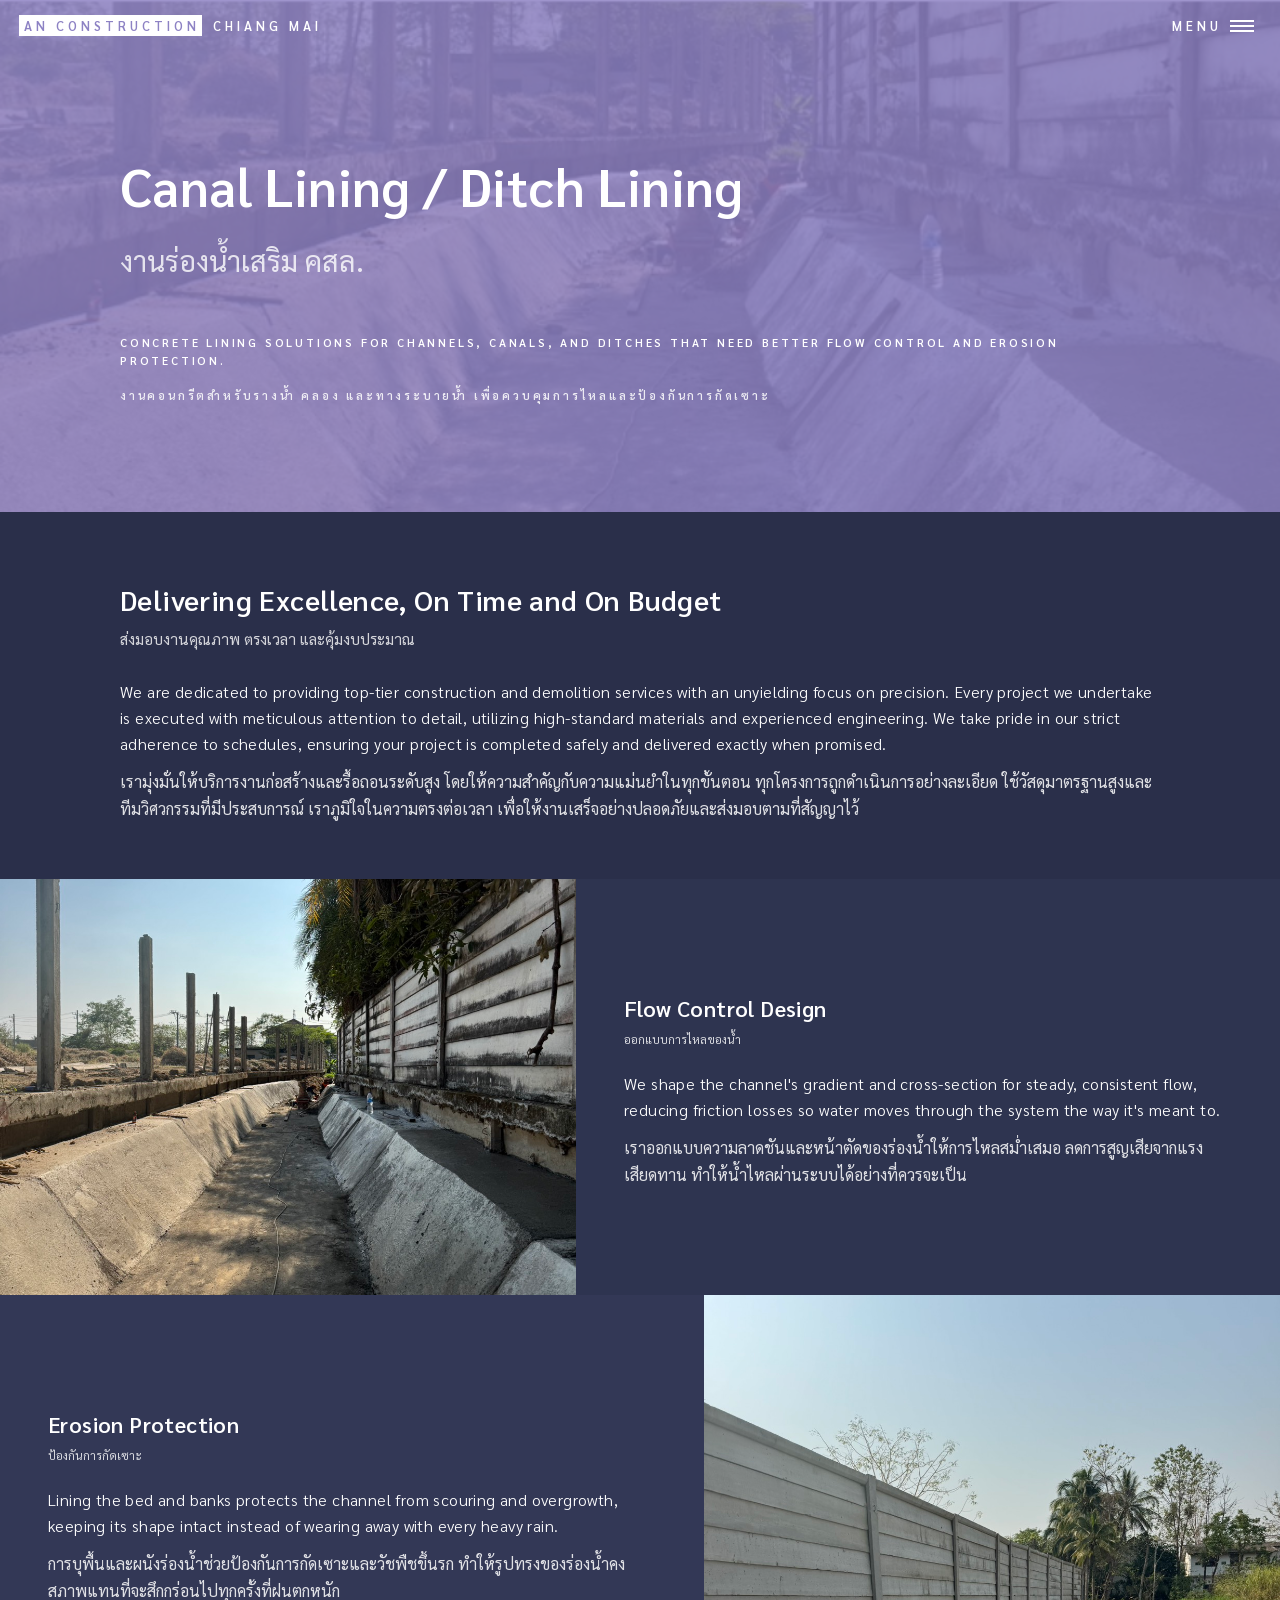
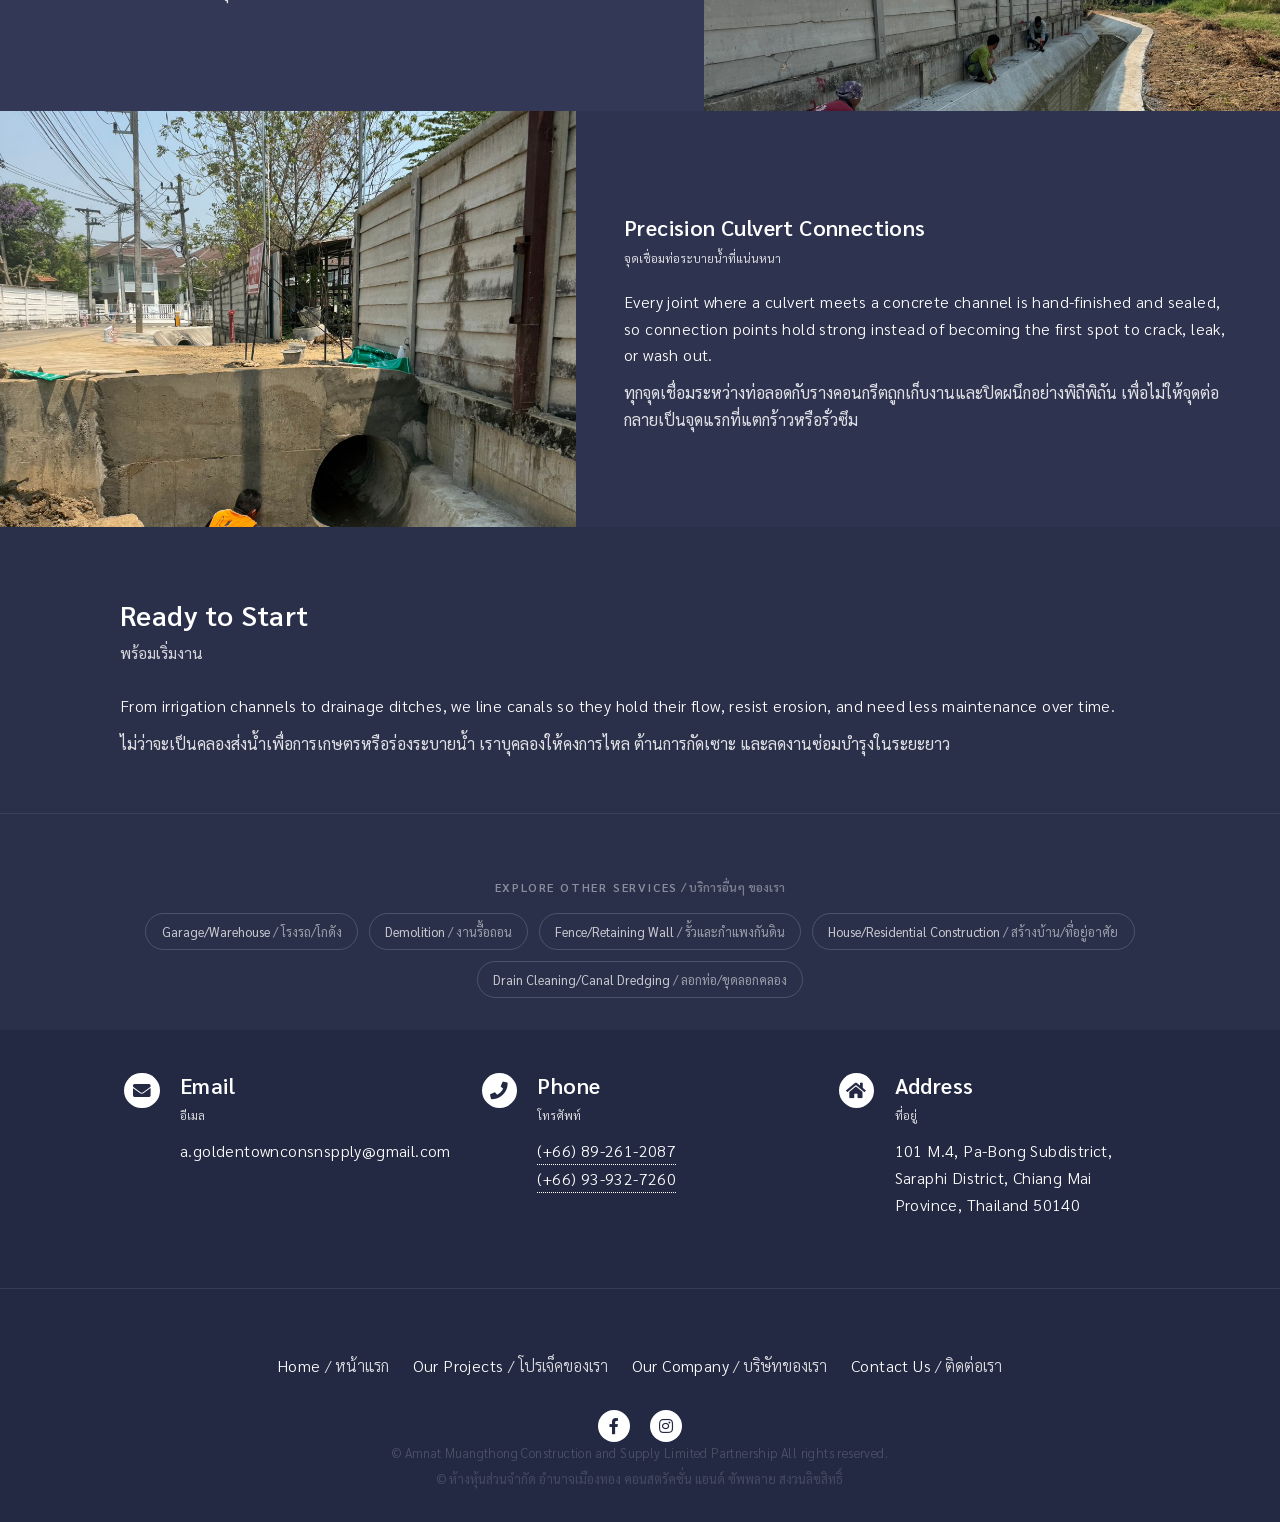
==== canal-lining.html @ c2fc77e4 "Add AN CONSTRUCTION website with SEO/AEO/GEO optimization Full static site build: 10 pages, structur" ====
<!doctype html>
<html lang="th">
  <head>
    <title>Canal Lining / Ditch Lining - AN CONSTRUCTION Chiang Mai</title>
    <meta charset="utf-8" />
    <meta
      name="viewport"
      content="width=device-width, initial-scale=1, user-scalable=no"
    />
    <link rel="preconnect" href="https://fonts.googleapis.com" />
    <link rel="preconnect" href="https://fonts.gstatic.com" crossorigin />
    <link href="https://fonts.googleapis.com/css2?family=Sarabun:ital,wght@0,100;0,200;0,300;0,400;0,500;0,600;0,700;0,800;1,100;1,200;1,300;1,400;1,500;1,600;1,700;1,800&display=swap" rel="stylesheet" />
    <link rel="stylesheet" href="assets/css/main.css" />
    <noscript
      ><link rel="stylesheet" href="assets/css/noscript.css"
    /></noscript>
    <meta name="description" content="งานก่อสร้างดาดคลอง รางระบายน้ำ และคูคลองคอนกรีตเสริมเหล็กในเชียงใหม่ ป้องกันการกัดเซาะ ลดการรั่วซึม โดยทีมช่างจาก AN CONSTRUCTION" />
    <link rel="canonical" href="https://www.anconstruction.co.th/canal-lining.html" />
    <link rel="icon" type="image/svg+xml" href="favicon.svg" />
    <meta property="og:type" content="website" />
    <meta property="og:title" content="Canal Lining / Ditch Lining - AN CONSTRUCTION Chiang Mai" />
    <meta property="og:description" content="งานก่อสร้างดาดคลอง รางระบายน้ำ และคูคลองคอนกรีตเสริมเหล็กในเชียงใหม่ ป้องกันการกัดเซาะ ลดการรั่วซึม โดยทีมช่างจาก AN CONSTRUCTION" />
    <meta property="og:image" content="https://www.anconstruction.co.th/images/ก่อสร้างดาดลำเหมือง%2001.jpg" />
    <meta property="og:url" content="https://www.anconstruction.co.th/canal-lining.html" />
    <meta property="og:locale" content="th_TH" />
    <meta name="twitter:card" content="summary_large_image" />
    <meta name="twitter:title" content="Canal Lining / Ditch Lining - AN CONSTRUCTION Chiang Mai" />
    <meta name="twitter:description" content="งานก่อสร้างดาดคลอง รางระบายน้ำ และคูคลองคอนกรีตเสริมเหล็กในเชียงใหม่ ป้องกันการกัดเซาะ ลดการรั่วซึม โดยทีมช่างจาก AN CONSTRUCTION" />
    <meta name="twitter:image" content="https://www.anconstruction.co.th/images/ก่อสร้างดาดลำเหมือง%2001.jpg" />
    <script type="application/ld+json">
{
  "@context": "https://schema.org",
  "@type": "GeneralContractor",
  "name": "AN CONSTRUCTION Chiang Mai",
  "legalName": "Amnat Muangthong Construction and Supply Limited Partnership",
  "alternateName": "อำนาจเมืองทอง คอนสตรัคชั่น",
  "image": "https://www.anconstruction.co.th/images/pic07.jpg",
  "url": "https://www.anconstruction.co.th/",
  "telephone": [
    "+66892612087",
    "+66939327260"
  ],
  "email": "a.goldentownconsnspply@gmail.com",
  "address": {
    "@type": "PostalAddress",
    "streetAddress": "101 M.4",
    "addressLocality": "Pa-Bong Subdistrict, Saraphi District",
    "addressRegion": "Chiang Mai",
    "postalCode": "50140",
    "addressCountry": "TH"
  },
  "geo": {
    "@type": "GeoCoordinates",
    "latitude": 18.7295757,
    "longitude": 99.0670663
  },
  "hasMap": "https://maps.app.goo.gl/4C1uCDPWaN1j6zAW7",
  "areaServed": "Chiang Mai, Thailand",
  "sameAs": [
    "https://www.facebook.com/AmnatMuengThong",
    "https://www.instagram.com/anmtconstructions/"
  ],
  "priceRange": "$$"
}
    </script>
    <script type="application/ld+json">
{
  "@context": "https://schema.org",
  "@type": "Service",
  "serviceType": "Canal and Ditch Lining",
  "name": "Canal Lining / Ditch Lining",
  "provider": {
    "@type": "GeneralContractor",
    "name": "AN CONSTRUCTION Chiang Mai"
  },
  "areaServed": "Chiang Mai, Thailand",
  "description": "งานก่อสร้างดาดคลอง รางระบายน้ำ และคูคลองคอนกรีตเสริมเหล็กในเชียงใหม่ ป้องกันการกัดเซาะ ลดการรั่วซึม โดยทีมช่างจาก AN CONSTRUCTION"
}
    </script>

  </head>
  <body class="is-preload" data-page="canal">
    <div id="wrapper">
      <header id="header" class="alt style2">
        <a href="index.html" class="logo"
          ><strong>AN CONSTRUCTION</strong> <span>Chiang Mai</span></a
        >
        <nav>
          <a href="#menu">Menu</a>
        </nav>
      </header>

      <nav id="menu">
        <ul class="links">
          <li><a href="index.html">Home<span class="i18n-th-inline"> / หน้าแรก</span></a></li>
          <li><a href="project.html">Our Projects<span class="i18n-th-inline"> / โปรเจ็คของเรา</span></a></li>
          <li><a href="companyinfo.html">Our Company<span class="i18n-th-inline"> / บริษัทของเรา</span></a></li>
          <li><a href="contactus.html">Contact Us<span class="i18n-th-inline"> / ติดต่อเรา</span></a></li>
        </ul>
      </nav>

      <section id="banner" class="style2">
        <div class="inner">
          <span class="image">
            <img src="images/แบนเนอร์%20Google%20forms%20%283%29.png" alt="รางระบายน้ำคอนกรีตเสริมเหล็กที่ก่อสร้างแล้วเสร็จ" />
          </span>
          <header class="major">
            <h1>Canal Lining / Ditch Lining<span class="i18n-th">งานร่องน้ำเสริม คสล.</span></h1>
          </header>
          <div class="content">
            <p>
              Concrete lining solutions for channels, canals, and ditches that
              need better flow control and erosion protection.
            </p>
            <p class="i18n-th">
              <br>งานคอนกรีตสำหรับรางน้ำ คลอง และทางระบายน้ำ เพื่อควบคุมการไหลและป้องกันการกัดเซาะ
            </p>
          </div>
        </div>
      </section>

      <div id="main">
        <section id="one">
          <div class="inner">
            <header class="major">
              <h2>Delivering Excellence, On Time and On Budget<span class="i18n-th">ส่งมอบงานคุณภาพ ตรงเวลา และคุ้มงบประมาณ</span></h2>
            </header>
            <p>
              We are dedicated to providing top-tier construction and demolition
              services with an unyielding focus on precision. Every project we
              undertake is executed with meticulous attention to detail,
              utilizing high-standard materials and experienced engineering. We
              take pride in our strict adherence to schedules, ensuring your
              project is completed safely and delivered exactly when promised.
            </p>
            <p class="i18n-th">
              เรามุ่งมั่นให้บริการงานก่อสร้างและรื้อถอนระดับสูง โดยให้ความสำคัญกับความแม่นยำในทุกขั้นตอน
              ทุกโครงการถูกดำเนินการอย่างละเอียด ใช้วัสดุมาตรฐานสูงและทีมวิศวกรรมที่มีประสบการณ์
              เราภูมิใจในความตรงต่อเวลา เพื่อให้งานเสร็จอย่างปลอดภัยและส่งมอบตามที่สัญญาไว้
            </p>
          </div>
        </section>

        <section id="two" class="spotlights">
          <section>
            <span class="image">
              <img
                src="images/ก่อสร้างดาดลำเหมือง 01.jpg"
                alt="รางระบายน้ำคอนกรีตเสริมเหล็กที่ก่อสร้างแล้วเสร็จ"
                data-position="center center"
              />
            </span>
            <div class="content">
              <div class="inner">
                <header class="major">
                  <h3>Flow Control Design<span class="i18n-th">ออกแบบการไหลของน้ำ</span></h3>
                </header>
                <p>
                  We shape the channel's gradient and cross-section for
                  steady, consistent flow, reducing friction losses so water
                  moves through the system the way it's meant to.
                </p>
                <p class="i18n-th">
                  เราออกแบบความลาดชันและหน้าตัดของร่องน้ำให้การไหลสม่ำเสมอ ลดการสูญเสียจากแรงเสียดทาน
                  ทำให้น้ำไหลผ่านระบบได้อย่างที่ควรจะเป็น
                </p>
              </div>
            </div>
          </section>
          <section>
            <span class="image">
              <img src="images/ก่อสร้างดาดลำเหมือง 07.jpg" alt="ทีมช่างเก็บงานผิวคอนกรีตดาดคลองข้างกำแพงสำเร็จรูป" data-position="top center" />
            </span>
            <div class="content">
              <div class="inner">
                <header class="major">
                  <h3>Erosion Protection<span class="i18n-th">ป้องกันการกัดเซาะ</span></h3>
                </header>
                <p>
                  Lining the bed and banks protects the channel from
                  scouring and overgrowth, keeping its shape intact instead
                  of wearing away with every heavy rain.
                </p>
                <p class="i18n-th">
                  การบุพื้นและผนังร่องน้ำช่วยป้องกันการกัดเซาะและวัชพืชขึ้นรก
                  ทำให้รูปทรงของร่องน้ำคงสภาพแทนที่จะสึกกร่อนไปทุกครั้งที่ฝนตกหนัก
                </p>
              </div>
            </div>
          </section>
          <section>
            <span class="image">
              <img src="images/ก่อสร้างดาดลำเหมือง 08.jpg" alt="ช่างเก็บงานรอยต่อท่อลอดกับรางคอนกรีตในพื้นที่ชุมชน" data-position="25% 25%" />
            </span>
            <div class="content">
              <div class="inner">
                <header class="major">
                  <h3>Precision Culvert Connections<span class="i18n-th">จุดเชื่อมท่อระบายน้ำที่แน่นหนา</span></h3>
                </header>
                <p>
                  Every joint where a culvert meets a concrete channel is
                  hand-finished and sealed, so connection points hold strong
                  instead of becoming the first spot to crack, leak, or
                  wash out.
                </p>
                <p class="i18n-th">
                  ทุกจุดเชื่อมระหว่างท่อลอดกับรางคอนกรีตถูกเก็บงานและปิดผนึกอย่างพิถีพิถัน
                  เพื่อไม่ให้จุดต่อกลายเป็นจุดแรกที่แตกร้าวหรือรั่วซึม
                </p>
              </div>
            </div>
          </section>
        </section>

        <section id="three">
          <div class="inner">
            <header class="major">
              <h2>Ready to Start<span class="i18n-th">พร้อมเริ่มงาน</span></h2>
            </header>
            <p>
              From irrigation channels to drainage ditches, we line canals
              so they hold their flow, resist erosion, and need less
              maintenance over time.
            </p>
            <p class="i18n-th">
              ไม่ว่าจะเป็นคลองส่งน้ำเพื่อการเกษตรหรือร่องระบายน้ำ เราบุคลองให้คงการไหล
              ต้านการกัดเซาะ และลดงานซ่อมบำรุงในระยะยาว
            </p>
          </div>
        </section>

        <section id="related-services">
          <div class="inner">
            <span class="related-services-label">Explore Other Services<span class="i18n-th-inline"> / บริการอื่นๆ ของเรา</span></span>
            <div class="related-services-links">
              <a href="garage-warehouse.html">Garage/Warehouse<span class="i18n-th-inline"> / โรงรถ/โกดัง</span></a>
              <a href="demolition.html">Demolition<span class="i18n-th-inline"> / งานรื้อถอน</span></a>
              <a href="fence.html">Fence/Retaining Wall<span class="i18n-th-inline"> / รั้วและกำแพงกันดิน</span></a>
              <a href="house.html">House/Residential Construction<span class="i18n-th-inline"> / สร้างบ้าน/ที่อยู่อาศัย</span></a>
              <a href="drain-cleaning.html">Drain Cleaning/Canal Dredging<span class="i18n-th-inline"> / ลอกท่อ/ขุดลอกคลอง</span></a>
            </div>
          </div>
        </section>
      </div>

      <section id="contact">
        <div class="inner contact-stack">
          <section>
            <div class="contact-method">
              <span class="icon solid alt fa-envelope"></span>
              <div class="contact-copy">
                <h3>Email<span class="i18n-th">อีเมล</span></h3>
                <span>a.goldentownconsnspply@gmail.com</span>
              </div>
            </div>
          </section>
          <section>
            <div class="contact-method">
              <span class="icon solid alt fa-phone"></span>
              <div class="contact-copy">
                <h3>Phone<span class="i18n-th">โทรศัพท์</span></h3>
                <span><a href="tel:+66892612087">(+66) 89-261-2087</a><br /><a href="tel:+66939327260">(+66) 93-932-7260</a></span>
              </div>
            </div>
          </section>
          <section>
            <div class="contact-method">
              <span class="icon solid alt fa-home"></span>
              <div class="contact-copy">
                <h3>Address<span class="i18n-th">ที่อยู่</span></h3>
                <span>101 M.4, Pa-Bong Subdistrict, Saraphi District, Chiang Mai Province, Thailand 50140</span>
              </div>
            </div>
          </section>
        </div>
      </section>

      <footer id="footer">
        <div class="inner">
          <ul class="footer-links">
            <li><a href="index.html">Home<span class="i18n-th-inline"> / หน้าแรก</span></a></li>
            <li><a href="project.html">Our Projects<span class="i18n-th-inline"> / โปรเจ็คของเรา</span></a></li>
            <li><a href="companyinfo.html">Our Company<span class="i18n-th-inline"> / บริษัทของเรา</span></a></li>
            <li><a href="contactus.html">Contact Us<span class="i18n-th-inline"> / ติดต่อเรา</span></a></li>
          </ul>
          <ul class="icons">
            <li>
              <a href="https://www.facebook.com/AmnatMuengThong" class="icon brands alt fa-facebook-f"
                ><span class="label">Facebook</span></a
              >
            </li>
            <li>
              <a href="https://www.instagram.com/anmtconstructions/" class="icon brands alt fa-instagram"
                ><span class="label">Instagram</span></a
              >
            </li>
          </ul>
          <ul class="copyright">
            <li>&copy; Amnat Muangthong Construction and Supply Limited Partnership All rights reserved.<span class="i18n-th">&copy; ห้างหุ้นส่วนจำกัด อำนาจเมืองทอง คอนสตรัคชั่น แอนด์ ซัพพลาย สงวนลิขสิทธิ์</span></li>
          </ul>
        </div>
      </footer>
    </div>

    <script src="assets/js/jquery.min.js"></script>
    <script src="assets/js/jquery.scrolly.min.js"></script>
    <script src="assets/js/jquery.scrollex.min.js"></script>
    <script src="assets/js/browser.min.js"></script>
    <script src="assets/js/breakpoints.min.js"></script>
    <script src="assets/js/util.js"></script>
    <script src="assets/js/main.js"></script>
  </body>
</html>
---- assets/css/main.css ----
@import url(fontawesome-all.min.css);
@import url("https://fonts.googleapis.com/css?family=Source+Sans+Pro:300,300italic,600,600italic");


html, body, div, span, applet, object,
iframe, h1, h2, h3, h4, h5, h6, p, blockquote,
pre, a, abbr, acronym, address, big, cite,
code, del, dfn, em, img, ins, kbd, q, s, samp,
small, strike, strong, sub, sup, tt, var, b,
u, i, center, dl, dt, dd, ol, ul, li, fieldset,
form, label, legend, table, caption, tbody,
tfoot, thead, tr, th, td, article, aside,
canvas, details, embed, figure, figcaption,
footer, header, hgroup, menu, nav, output, ruby,
section, summary, time, mark, audio, video {
	margin: 0;
	padding: 0;
	border: 0;
	font-size: 100%;
	font: inherit;
	vertical-align: baseline;}

article, aside, details, figcaption, figure,
footer, header, hgroup, menu, nav, section {
	display: block;}

body {
	line-height: 1;
}

ol, ul {
	list-style: none;
}

blockquote, q {
	quotes: none;
}

	blockquote:before, blockquote:after, q:before, q:after {
		content: '';
		content: none;
	}

table {
	border-collapse: collapse;
	border-spacing: 0;
}

body {
	-webkit-text-size-adjust: none;
}

mark {
	background-color: transparent;
	color: inherit;
}

input::-moz-focus-inner {
	border: 0;
	padding: 0;
}

input, select, textarea {
	-moz-appearance: none;
	-webkit-appearance: none;
	-ms-appearance: none;
	appearance: none;
}

/* Basic */

	@-ms-viewport {
		width: device-width;
	}

	body {
		-ms-overflow-style: scrollbar;
	}

	@media screen and (max-width: 480px) {

		html, body {
			min-width: 320px;
		}

	}

	html {
		box-sizing: border-box;
	}

	*, *:before, *:after {
		box-sizing: inherit;
	}

	body {
		background: #242943;
	}

		body.is-preload *, body.is-preload *:before, body.is-preload *:after {
			-moz-animation: none !important;
			-webkit-animation: none !important;
			-ms-animation: none !important;
			animation: none !important;
			-moz-transition: none !important;
			-webkit-transition: none !important;
			-ms-transition: none !important;
			transition: none !important;
		}

/* Type */

	body, input, select, textarea {
		color: #ffffff;
		font-family: "Sarabun", "Source Sans Pro", Helvetica, sans-serif;
		font-size: 14pt;
		font-weight: 300;
		letter-spacing: 0.025em;
		line-height: 1.65;
	}

	/* Bilingual EN / TH pairing */
	.i18n-th {
		display: block;
		font-weight: 400;
		letter-spacing: normal;
		opacity: 0.8;
	}

		h1 .i18n-th, h2 .i18n-th, h3 .i18n-th, h4 .i18n-th {
			font-size: 0.55em;
			margin-top: 0.35em;
			line-height: 1.5;
		}

		p.i18n-th {
			margin-top: -1.35em;
			margin-bottom: 1.5em;
			line-height: 1.7;
			opacity: 0.85;
		}

	/* About page: image beside text */
	.about-layout {
		display: flex;
		align-items: stretch;
		gap: 1.5cm;
	}

		.about-images {
			display: flex;
			flex-direction: column;
			gap: 0.8em;
			width: 52%;
			flex-shrink: 0;
		}

			.about-images .image.main {
				margin: 0;
				flex-shrink: 0;
			}

				.about-images .image.main img {
					width: 100%;
					display: block;
				}

			.about-images .image.second {
				flex: 1;
				min-height: 0;
				margin: 0;
				overflow: hidden;
			}

				.about-images .image.second img {
					width: 100%;
					height: 100%;
					-webkit-object-fit: cover;
					object-fit: cover;
					display: block;
				}

		.about-layout .story-grid {
			flex: 1;
			margin-top: 0;
			align-items: stretch;
		}

			.about-layout .story-box {
				width: 100%;
			}

		@media screen and (max-width: 736px) {

			.about-layout {
				flex-direction: column;
				gap: 1.5em;
			}

				.about-images {
					width: 100%;
				}

				.about-images .image.second {
					min-height: 12em;
				}

		}

	/* Storytelling paragraph rows */
	.story-grid {
		display: flex;
		flex-direction: column;
		align-items: center;
		gap: 1.8em;
		margin-top: 2em;
	}

		.story-box {
			box-sizing: border-box;
			width: 14cm;
			max-width: 100%;
		}

			.story-box p {
				margin: 0 0 0.85em 0;
				font-size: 0.85em;
				line-height: 1.6;
			}

			.story-box p.i18n-th {
				margin-top: -0.35em;
				margin-bottom: 1.2em;
				line-height: 1.65;
			}

			.story-box p:last-child {
				margin-bottom: 0;
			}

	/* Team */
	.team-heading {
		margin-top: 2.5em;
	}

	.team-grid {
		display: flex;
		flex-wrap: wrap;
		gap: 2em;
		justify-content: center;
	}

		.team-card {
			background: rgba(212, 212, 255, 0.035);
			border: solid 1px rgba(212, 212, 255, 0.1);
			width: calc(50% - 1em);
			overflow: hidden;
		}

			.team-card .image {
				display: block;
				margin: 0;
			}

				.team-card .image img {
					display: block;
					width: 100%;
					height: auto;
				}

			.team-info {
				padding: 1.5em;
			}

				.team-info h3 {
					margin-bottom: 0.35em;
				}

				.team-role {
					font-size: 0.8em;
					font-weight: 600;
					letter-spacing: 0.1em;
					text-transform: uppercase;
					opacity: 0.75;
					margin-bottom: 1em;
				}

				.team-bio:empty,
				.team-education:empty {
					display: none;
				}

		@media screen and (max-width: 736px) {

			.team-card {
				width: 100%;
			}

		}

	.i18n-th-inline {
		display: inline;
		font-weight: inherit;
		letter-spacing: normal;
		opacity: 0.85;
	}

		@media screen and (max-width: 1680px) {

			body, input, select, textarea {
				font-size: 14pt;
			}

		}

		@media screen and (max-width: 1280px) {

			body, input, select, textarea {
				font-size: 12pt;
			}

		}

		@media screen and (max-width: 360px) {

			body, input, select, textarea {
				font-size: 11pt;
			}

		}

	a {
		-moz-transition: color 0.2s ease-in-out, border-bottom-color 0.2s ease-in-out;
		-webkit-transition: color 0.2s ease-in-out, border-bottom-color 0.2s ease-in-out;
		-ms-transition: color 0.2s ease-in-out, border-bottom-color 0.2s ease-in-out;
		transition: color 0.2s ease-in-out, border-bottom-color 0.2s ease-in-out;
		border-bottom: dotted 1px;
		color: inherit;
		text-decoration: none;
	}

		a:hover {
			border-bottom-color: transparent;
			color: #9bf1ff !important;
		}

		a:active {
			color: #53e3fb !important;
		}

	strong, b {
		color: #ffffff;
		font-weight: 600;
	}

	em, i {
		font-style: italic;
	}

	p {
		margin: 0 0 2em 0;
	}

	h1, h2, h3, h4, h5, h6 {
		color: #ffffff;
		font-weight: 600;
		line-height: 1.65;
		margin: 0 0 1em 0;
	}

		h1 a, h2 a, h3 a, h4 a, h5 a, h6 a {
			color: inherit;
			border-bottom: 0;
		}

	h1 {
		font-size: 2.5em;
	}

	h2 {
		font-size: 1.75em;
	}

	h3 {
		font-size: 1.35em;
	}

	h4 {
		font-size: 1.1em;
	}

	h5 {
		font-size: 0.9em;
	}

	h6 {
		font-size: 0.7em;
	}

	@media screen and (max-width: 736px) {

		h1 {
			font-size: 2em;
		}

		h2 {
			font-size: 1.5em;
		}

		h3 {
			font-size: 1.25em;
		}

	}

	sub {
		font-size: 0.8em;
		position: relative;
		top: 0.5em;
	}

	sup {
		font-size: 0.8em;
		position: relative;
		top: -0.5em;
	}

	blockquote {
		border-left: solid 4px rgba(212, 212, 255, 0.1);
		font-style: italic;
		margin: 0 0 2em 0;
		padding: 0.5em 0 0.5em 2em;
	}

	code {
		background: rgba(212, 212, 255, 0.035);
		font-family: "Courier New", monospace;
		font-size: 0.9em;
		margin: 0 0.25em;
		padding: 0.25em 0.65em;
	}

	pre {
		-webkit-overflow-scrolling: touch;
		font-family: "Courier New", monospace;
		font-size: 0.9em;
		margin: 0 0 2em 0;
	}

		pre code {
			display: block;
			line-height: 1.75;
			padding: 1em 1.5em;
			overflow-x: auto;
		}

	hr {
		border: 0;
		border-bottom: solid 1px rgba(212, 212, 255, 0.1);
		margin: 2em 0;
	}

		hr.major {
			margin: 3em 0;
		}

	.align-left {
		text-align: left;
	}

	.align-center {
		text-align: center;
	}

	.align-right {
		text-align: right;
	}

/* Box */

	.box {
		border: solid 1px rgba(212, 212, 255, 0.1);
		margin-bottom: 2em;
		padding: 1.5em;
	}

		.box > :last-child,
		.box > :last-child > :last-child,
		.box > :last-child > :last-child > :last-child {
			margin-bottom: 0;
		}

		.box.alt {
			border: 0;
			border-radius: 0;
			padding: 0;
		}

/* Icon */

	.icon {
		text-decoration: none;
		border-bottom: none;
		position: relative;
	}

		.icon:before {
			-moz-osx-font-smoothing: grayscale;
			-webkit-font-smoothing: antialiased;
			display: inline-block;
			font-style: normal;
			font-variant: normal;
			text-rendering: auto;
			line-height: 1;
			text-transform: none !important;
			font-family: 'Font Awesome 5 Free';
			font-weight: 400;
		}

		.icon > .label {
			display: none;
		}

		.icon:before {
			line-height: inherit;
		}

		.icon.solid:before {
			font-weight: 900;
		}

		.icon.brands:before {
			font-family: 'Font Awesome 5 Brands';
		}

		.icon.alt:before {
			background-color: #ffffff;
			border-radius: 100%;
			color: #242943;
			display: inline-block;
			height: 2em;
			line-height: 2em;
			text-align: center;
			width: 2em;
		}

	a.icon.alt:before {
		-moz-transition: background-color 0.2s ease-in-out;
		-webkit-transition: background-color 0.2s ease-in-out;
		-ms-transition: background-color 0.2s ease-in-out;
		transition: background-color 0.2s ease-in-out;
	}

	a.icon.alt:hover:before {
		background-color: #6fc3df;
	}

	a.icon.alt:active:before {
		background-color: #37a6cb;
	}

/* Image */

	.image {
		border: 0;
		display: inline-block;
		position: relative;
	}

		.image img {
			display: block;
		}

		.image.left, .image.right {
			max-width: 30%;
		}

			.image.left img, .image.right img {
				width: 100%;
			}

		.image.left {
			float: left;
			margin: 0 1.5em 1.25em 0;
			top: 0.25em;
		}

		.image.right {
			float: right;
			margin: 0 0 1.25em 1.5em;
			top: 0.25em;
		}

		.image.fit {
			display: block;
			margin: 0 0 2em 0;
			width: 100%;
		}

			.image.fit img {
				width: 100%;
			}

		.image.main {
			display: block;
			margin: 2.5em 0;
			width: 100%;
		}

			.image.main img {
				width: 100%;
			}

			@media screen and (max-width: 736px) {

				.image.main {
					margin: 1.5em 0;
				}

			}

/* Icons */

	ul.icons {
		cursor: default;
		list-style: none;
		padding-left: 0;
	}

		ul.icons li {
			display: inline-block;
			padding: 0 1em 0 0;
		}

			ul.icons li:last-child {
				padding-right: 0;
			}

		@media screen and (max-width: 736px) {

			ul.icons li {
				padding: 0 0.75em 0 0;
			}

		}

/* Tiles */

	.tiles {
		display: -moz-flex;
		display: -webkit-flex;
		display: -ms-flex;
		display: flex;
		-moz-flex-wrap: wrap;
		-webkit-flex-wrap: wrap;
		-ms-flex-wrap: wrap;
		flex-wrap: wrap;
		border-top: 0 !important;
	}

		.tiles + * {
			border-top: 0 !important;
		}

		.tiles article {
			display: block;
			-moz-transition: -moz-transform 0.25s ease, opacity 0.25s ease, -moz-filter 1s ease, -webkit-filter 1s ease;
			-webkit-transition: -webkit-transform 0.25s ease, opacity 0.25s ease, -webkit-filter 1s ease, -webkit-filter 1s ease;
			-ms-transition: -ms-transform 0.25s ease, opacity 0.25s ease, -ms-filter 1s ease, -webkit-filter 1s ease;
			transition: transform 0.25s ease, opacity 0.25s ease, filter 1s ease, -webkit-filter 1s ease;
			cursor: default;
			overflow: hidden;
			position: relative;
			width: 50%;
			height: 22em;
			box-sizing: border-box;
		}

			.tiles article .image {
				display: block;
				position: absolute;
				top: 0;
				left: 0;
				width: 100%;
				height: 100%;
				z-index: 0;
			}

				.tiles article .image img {
					width: 100%;
					height: 100%;
					-webkit-object-fit: cover;
					object-fit: cover;
					display: block;
				}

			.tiles article header {
				position: absolute;
				left: 0;
				right: 0;
				bottom: 0;
				width: 100%;
				margin-bottom: 0;
				box-sizing: border-box;
				padding: 2em 2.25em 1.5em 2.25em;
				text-align: left;
				background: -moz-linear-gradient(top, rgba(36, 41, 67, 0) 0%, rgba(36, 41, 67, 0.92) 65%);
				background: -webkit-linear-gradient(top, rgba(36, 41, 67, 0) 0%, rgba(36, 41, 67, 0.92) 65%);
				background: linear-gradient(to bottom, rgba(36, 41, 67, 0) 0%, rgba(36, 41, 67, 0.92) 65%);
				z-index: 3;
			}

			.tiles article h3 {
				font-size: 1.5em;
				line-height: 1.3;
				margin: 0 0 0.5em 0;
			}

				.tiles article h3 a:hover {
					color: inherit !important;
				}

			.tiles article p {
				margin: 0;
				font-size: 0.75em;
				font-weight: 600;
				letter-spacing: 0.2em;
				text-transform: uppercase;
				opacity: 0.85;
			}

			.tiles article .link.primary {
				border: 0;
				height: 100%;
				left: 0;
				position: absolute;
				top: 0;
				width: 100%;
				z-index: 4;
			}

			.tiles article:before {
				-moz-transition: opacity 0.5s ease;
				-webkit-transition: opacity 0.5s ease;
				-ms-transition: opacity 0.5s ease;
				transition: opacity 0.5s ease;
				bottom: 0;
				content: '';
				display: block;
				height: 100%;
				left: 0;
				opacity: 0.55;
				position: absolute;
				width: 100%;
				z-index: 2;
			}

			.tiles article:after {
				background-color: rgba(36, 41, 67, 0.25);
				content: '';
				display: block;
				height: 100%;
				left: 0;
				position: absolute;
				top: 0;
				width: 100%;
				z-index: 1;
			}

			.tiles article:hover:before {
				opacity: 0;
			}

			.tiles article.is-transitioning {
				-moz-transform: scale(0.95);
				-webkit-transform: scale(0.95);
				-ms-transform: scale(0.95);
				transform: scale(0.95);
				-moz-filter: blur(0.5em);
				-webkit-filter: blur(0.5em);
				-ms-filter: blur(0.5em);
				filter: blur(0.5em);
				opacity: 0;
			}

			.tiles article:nth-child(6n - 5):before {
				background-color: #6fc3df;
			}

			.tiles article:nth-child(6n - 4):before {
				background-color: #8d82c4;
			}

			.tiles article:nth-child(6n - 3):before {
				background-color: #ec8d81;
			}

			.tiles article:nth-child(6n - 2):before {
				background-color: #e7b788;
			}

			.tiles article:nth-child(6n - 1):before {
				background-color: #8ea9e8;
			}

			.tiles article:nth-child(6n):before {
				background-color: #87c5a4;
			}

		@media screen and (max-width: 1280px) {

			.tiles article {
				height: 20em;
			}

			.tiles article header {
				padding: 2.5em 1.75em 1.5em 1.75em;
			}

		}

		@media screen and (max-width: 980px) {

			.tiles article {
				width: 100%;
				height: 18em;
			}

		}

		@media screen and (max-width: 736px) {

			.tiles article {
				height: 16em;
			}

			.tiles article header {
				padding: 2em 1.5em 1.5em 1.5em;
			}

			.tiles article h3 {
				font-size: 1.3em;
			}

		}

		@media screen and (max-width: 480px) {

			.tiles article {
				height: 14em;
			}

		}

/* Contact Method */

	.contact-method {
		margin: 0 0 2em 0;
		display: -moz-flex;
		display: -webkit-flex;
		display: -ms-flex;
		display: flex;
		align-items: flex-start;
		gap: 1em;
	}

		.contact-method .icon {
			flex: 0 0 2.5em;
			font-size: 1.1em;
			height: 2.5em;
			line-height: 2.5em;
			position: static;
			text-align: center;
			width: 2.5em;
		}

		.contact-method .contact-copy {
			flex: 1;
			min-width: 0;
		}

		.contact-method .contact-copy > span,
		.contact-method > span {
			display: block;
			line-height: 1.7;
		}

		.contact-method .contact-copy h3,
		.contact-method h3 {
			margin: 0 0 0.55em 0;
		}

		.contact-method .contact-copy a,
		.contact-method > span a {
			display: inline-block;
		}

	#contact > .inner.contact-stack {
		display: grid;
		grid-template-columns: repeat(3, minmax(0, 1fr));
		gap: 2rem;
		padding: 0 !important;
	}

		#contact > .inner.contact-stack > section {
			border-right: 0;
			padding: 1cm 0;
			width: auto;
		}

		#contact > .inner.contact-stack > section:nth-child(odd),
		#contact > .inner.contact-stack > section:nth-child(even) {
			padding-left: 0;
			padding-right: 0;
			width: auto;
		}

		#contact > .inner.contact-stack > section + section:before {
			display: none;
		}

	@media screen and (max-width: 980px) {

		#contact > .inner.contact-stack {
			display: block;
		}

			#contact > .inner.contact-stack > section {
				padding: 1cm 0;
				width: 100%;
			}

	}

/* Spotlights */

	.spotlights {
		border-top: 0 !important;
	}

		.spotlights + * {
			border-top: 0 !important;
		}

		.spotlights > section {
			display: -moz-flex;
			display: -webkit-flex;
			display: -ms-flex;
			display: flex;
			-moz-flex-direction: row;
			-webkit-flex-direction: row;
			-ms-flex-direction: row;
			flex-direction: row;
			background-color: #2e3450;
		}

			.spotlights > section > .image {
				background-position: center center;
				background-size: cover;
				border-radius: 0;
				display: block;
				position: relative;
				width: 30%;
				height: 26em;
				overflow: hidden;
			}

				.spotlights > section > .image img {
					border-radius: 0;
					display: block;
					position: absolute;
					top: 0;
					left: 0;
					width: 100%;
					height: 100%;
					-webkit-object-fit: cover;
					object-fit: cover;
					object-position: center center;
				}

				.spotlights > section > .image:before {
					background: rgba(36, 41, 67, 0.9);
					content: '';
					display: block;
					height: 100%;
					left: 0;
					opacity: 0;
					position: absolute;
					top: 0;
					width: 100%;
				}

			.spotlights > section > .content {
				display: -moz-flex;
				display: -webkit-flex;
				display: -ms-flex;
				display: flex;
				-moz-flex-direction: column;
				-webkit-flex-direction: column;
				-ms-flex-direction: column;
				flex-direction: column;
				-moz-justify-content: center;
				-webkit-justify-content: center;
				-ms-justify-content: center;
				justify-content: center;
				-moz-align-items: center;
				-webkit-align-items: center;
				-ms-align-items: center;
				align-items: center;
				padding: 2em 3em 0.1em 3em ;
				width: 70%;
			}

				.spotlights > section > .content > .inner {
					margin: 0 auto;
					max-width: 100%;
					width: 65em;
				}

			.spotlights > section:nth-child(2n) {
				-moz-flex-direction: row-reverse;
				-webkit-flex-direction: row-reverse;
				-ms-flex-direction: row-reverse;
				flex-direction: row-reverse;
				background-color: #333856;
			}

				.spotlights > section:nth-child(2n) > .content {
					-moz-align-items: -moz-flex-end;
					-webkit-align-items: -webkit-flex-end;
					-ms-align-items: -ms-flex-end;
					align-items: flex-end;
				}

		@media screen and (max-width: 1680px) {

			.spotlights > section > .image {
				width: 40%;
			}

			.spotlights > section > .content {
				width: 60%;
			}

		}

		@media screen and (max-width: 1280px) {

			.spotlights > section > .image {
				width: 45%;
			}

			.spotlights > section > .content {
				width: 55%;
			}

		}

		@media screen and (max-width: 980px) {

			.spotlights > section {
				display: block;
			}

				.spotlights > section > .image {
					width: 100%;
					height: 20em;
				}

				.spotlights > section > .content {
					padding: 4em 3em 2em 3em ;
					width: 100%;
				}

		}

		@media screen and (max-width: 736px) {

			.spotlights > section > .image {
				height: 16em;
			}

			.spotlights > section > .content {
				padding: 3em 1.5em 1em 1.5em ;
			}

		}

/* Header */

	@-moz-keyframes reveal-header {
		0% {
			top: -4em;
			opacity: 0;
		}

		100% {
			top: 0;
			opacity: 1;
		}
	}

	@-webkit-keyframes reveal-header {
		0% {
			top: -4em;
			opacity: 0;
		}

		100% {
			top: 0;
			opacity: 1;
		}
	}

	@-ms-keyframes reveal-header {
		0% {
			top: -4em;
			opacity: 0;
		}

		100% {
			top: 0;
			opacity: 1;
		}
	}

	@keyframes reveal-header {
		0% {
			top: -4em;
			opacity: 0;
		}

		100% {
			top: 0;
			opacity: 1;
		}
	}

	#header {
		display: -moz-flex;
		display: -webkit-flex;
		display: -ms-flex;
		display: flex;
		background-color: #2a2f4a;
		box-shadow: 0 0 0.25em 0 rgba(0, 0, 0, 0.15);
		cursor: default;
		font-weight: 600;
		height: 3.25em;
		left: 0;
		letter-spacing: 0.25em;
		line-height: 3.25em;
		margin: 0;
		position: fixed;
		text-transform: uppercase;
		top: 0;
		width: 100%;
		z-index: 10000;
	}

		#header .logo {
			border: 0;
			display: inline-block;
			font-size: 0.8em;
			height: inherit;
			line-height: inherit;
			padding: 0 1.5em;
		}

			#header .logo strong {
				-moz-transition: background-color 0.2s ease-in-out, color 0.2s ease-in-out;
				-webkit-transition: background-color 0.2s ease-in-out, color 0.2s ease-in-out;
				-ms-transition: background-color 0.2s ease-in-out, color 0.2s ease-in-out;
				transition: background-color 0.2s ease-in-out, color 0.2s ease-in-out;
				background-color: #ffffff;
				color: #242943;
				display: inline-block;
				line-height: 1.65em;
				margin-right: 0.325em;
				padding: 0 0.125em 0 0.375em;
			}

			#header .logo:hover strong {
				background-color: #9bf1ff;
			}

			#header .logo:active strong {
				background-color: #53e3fb;
			}

		#header nav {
			display: -moz-flex;
			display: -webkit-flex;
			display: -ms-flex;
			display: flex;
			-moz-justify-content: -moz-flex-end;
			-webkit-justify-content: -webkit-flex-end;
			-ms-justify-content: -ms-flex-end;
			justify-content: flex-end;
			-moz-flex-grow: 1;
			-webkit-flex-grow: 1;
			-ms-flex-grow: 1;
			flex-grow: 1;
			height: inherit;
			line-height: inherit;
		}

			#header nav a {
				border: 0;
				display: block;
				font-size: 0.8em;
				height: inherit;
				line-height: inherit;
				padding: 0 0.75em;
				position: relative;
				vertical-align: middle;
			}

				#header nav a:last-child {
					padding-right: 1.5em;
				}

				#header nav a[href="#menu"] {
					padding-right: 3.325em !important;
				}

					#header nav a[href="#menu"]:before, #header nav a[href="#menu"]:after {
						background-image: url("data:image/svg+xml;charset=utf8,%3Csvg xmlns='http://www.w3.org/2000/svg' width='24' height='32' viewBox='0 0 24 32' preserveAspectRatio='none'%3E%3Cstyle%3Eline %7B stroke-width: 2px%3B stroke: %23ffffff%3B %7D%3C/style%3E%3Cline x1='0' y1='11' x2='24' y2='11' /%3E%3Cline x1='0' y1='21' x2='24' y2='21' /%3E%3Cline x1='0' y1='16' x2='24' y2='16' /%3E%3C/svg%3E");
						background-position: center;
						background-repeat: no-repeat;
						background-size: 24px 32px;
						content: '';
						display: block;
						height: 100%;
						position: absolute;
						right: 1.5em;
						top: 0;
						vertical-align: middle;
						width: 24px;
					}

					#header nav a[href="#menu"]:after {
						-moz-transition: opacity 0.2s ease-in-out;
						-webkit-transition: opacity 0.2s ease-in-out;
						-ms-transition: opacity 0.2s ease-in-out;
						transition: opacity 0.2s ease-in-out;
						background-image: url("data:image/svg+xml;charset=utf8,%3Csvg xmlns='http://www.w3.org/2000/svg' width='24' height='32' viewBox='0 0 24 32' preserveAspectRatio='none'%3E%3Cstyle%3Eline %7B stroke-width: 2px%3B stroke: %239bf1ff%3B %7D%3C/style%3E%3Cline x1='0' y1='11' x2='24' y2='11' /%3E%3Cline x1='0' y1='21' x2='24' y2='21' /%3E%3Cline x1='0' y1='16' x2='24' y2='16' /%3E%3C/svg%3E");
						opacity: 0;
						z-index: 1;
					}

					#header nav a[href="#menu"]:hover:after, #header nav a[href="#menu"]:active:after {
						opacity: 1;
					}

					#header nav a[href="#menu"]:last-child {
						padding-right: 3.875em !important;
					}

						#header nav a[href="#menu"]:last-child:before, #header nav a[href="#menu"]:last-child:after {
							right: 2em;
						}

		#header.reveal {
			-moz-animation: reveal-header 0.35s ease;
			-webkit-animation: reveal-header 0.35s ease;
			-ms-animation: reveal-header 0.35s ease;
			animation: reveal-header 0.35s ease;
		}

		#header.alt {
			-moz-transition: opacity 2.5s ease;
			-webkit-transition: opacity 2.5s ease;
			-ms-transition: opacity 2.5s ease;
			transition: opacity 2.5s ease;
			-moz-transition-delay: 0.75s;
			-webkit-transition-delay: 0.75s;
			-ms-transition-delay: 0.75s;
			transition-delay: 0.75s;
			-moz-animation: none;
			-webkit-animation: none;
			-ms-animation: none;
			animation: none;
			background-color: transparent;
			box-shadow: none;
			position: absolute;
		}

			#header.alt.style1 .logo strong {
				color: #6fc3df;
			}

			#header.alt.style2 .logo strong {
				color: #8d82c4;
			}

			#header.alt.style3 .logo strong {
				color: #ec8d81;
			}

			#header.alt.style4 .logo strong {
				color: #e7b788;
			}

			#header.alt.style5 .logo strong {
				color: #8ea9e8;
			}

			#header.alt.style6 .logo strong {
				color: #87c5a4;
			}

		body.is-preload #header.alt {
			opacity: 0;
		}

		@media screen and (max-width: 1680px) {

			#header nav a[href="#menu"] {
				padding-right: 3.75em !important;
			}

				#header nav a[href="#menu"]:last-child {
					padding-right: 4.25em !important;
				}

		}

		@media screen and (max-width: 1280px) {

			#header nav a[href="#menu"] {
				padding-right: 4em !important;
			}

				#header nav a[href="#menu"]:last-child {
					padding-right: 4.5em !important;
				}

		}

		@media screen and (max-width: 736px) {

			#header {
				height: 2.75em;
				line-height: 2.75em;
			}

				#header .logo {
					padding: 0 1em;
				}

				#header nav a {
					padding: 0 0.5em;
				}

					#header nav a:last-child {
						padding-right: 1em;
					}

					#header nav a[href="#menu"] {
						padding-right: 3.25em !important;
					}

						#header nav a[href="#menu"]:before, #header nav a[href="#menu"]:after {
							right: 0.75em;
						}

						#header nav a[href="#menu"]:last-child {
							padding-right: 4em !important;
						}

							#header nav a[href="#menu"]:last-child:before, #header nav a[href="#menu"]:last-child:after {
								right: 1.5em;
							}

		}

		@media screen and (max-width: 480px) {

			#header .logo span {
				display: none;
			}

			#header nav a[href="#menu"] {
				overflow: hidden;
				padding-right: 0 !important;
				text-indent: 5em;
				white-space: nowrap;
				width: 5em;
			}

				#header nav a[href="#menu"]:before, #header nav a[href="#menu"]:after {
					right: 0;
					width: inherit;
				}

				#header nav a[href="#menu"]:last-child:before, #header nav a[href="#menu"]:last-child:after {
					width: 4em;
					right: 0;
				}

		}

/* Banner */

	#banner {
		-moz-align-items: center;
		-webkit-align-items: center;
		-ms-align-items: center;
		align-items: center;
		background-image: url("../../images/banner.jpg");
		display: -moz-flex;
		display: -webkit-flex;
		display: -ms-flex;
		display: flex;
		padding: 6em 0 2em 0 ;
		background-attachment: fixed;
		background-position: center;
		background-repeat: no-repeat;
		background-size: cover;
		border-bottom: 0 !important;
		cursor: default;
		height: 60vh;
		margin-bottom: -3.25em;
		max-height: 32em;
		min-height: 22em;
		position: relative;
		top: -3.25em;
	}

		#banner:after {
			-moz-transition: opacity 2.5s ease;
			-webkit-transition: opacity 2.5s ease;
			-ms-transition: opacity 2.5s ease;
			transition: opacity 2.5s ease;
			-moz-transition-delay: 0.75s;
			-webkit-transition-delay: 0.75s;
			-ms-transition-delay: 0.75s;
			transition-delay: 0.75s;
			pointer-events: none;
			background-color: #242943;
			content: '';
			display: block;
			height: 100%;
			left: 0;
			opacity: 0.85;
			position: absolute;
			top: 0;
			width: 100%;
			z-index: 1;
		}

		#banner h1 {
			font-size: 3.25em;
		}

		#banner > .inner {
			-moz-transition: opacity 1.5s ease, -moz-transform 0.5s ease-out, -moz-filter 0.5s ease, -webkit-filter 0.5s ease;
			-webkit-transition: opacity 1.5s ease, -webkit-transform 0.5s ease-out, -webkit-filter 0.5s ease, -webkit-filter 0.5s ease;
			-ms-transition: opacity 1.5s ease, -ms-transform 0.5s ease-out, -ms-filter 0.5s ease, -webkit-filter 0.5s ease;
			transition: opacity 1.5s ease, transform 0.5s ease-out, filter 0.5s ease, -webkit-filter 0.5s ease;
			padding: 0 !important;
			position: relative;
			z-index: 2;
		}

			#banner > .inner .image {
				display: none;
			}

			#banner > .inner header {
				width: auto;
			}

				#banner > .inner header > :first-child {
					width: auto;
				}

					#banner > .inner header > :first-child:after {
						max-width: 100%;
					}

			#banner > .inner .banner-divider {
				border: 0;
				border-top: solid 1px rgba(255, 255, 255, 0.25);
				margin: 1.75em 0;
			}

			#banner > .inner .content {
				display: block;
				margin: 0 0 1.75em 0;
			}

				#banner > .inner .content > * {
					margin-right: 0;
					margin-bottom: 3mm;
				}

				#banner > .inner .content > :last-child {
					margin-right: 0;
					margin-bottom: 0;
				}

				#banner > .inner .content p {
					font-size: 0.7em;
					font-weight: 600;
					letter-spacing: 0.25em;
					text-transform: uppercase;
				}

			#banner > .inner .banner-credit {
				width: 100%;
				text-align: center;
			}

				#banner > .inner .banner-credit p {
					margin: 0 0 0.35em 0;
					font-size: 0.7em;
					font-weight: 600;
					letter-spacing: 0.15em;
					text-transform: uppercase;
					opacity: 0.7;
				}

				#banner > .inner .banner-credit p.i18n-th {
					margin-top: 0;
				}

		#banner.major {
			height: 75vh;
			min-height: 30em;
			max-height: 50em;
		}

			#banner.major.alt {
				opacity: 0.75;
			}

		#banner.style1:after {
			background-color: #6fc3df;
		}

		#banner.style2:after {
			background-color: #8d82c4;
		}

		#banner.style3:after {
			background-color: #ec8d81;
		}

		#banner.style4:after {
			background-color: #e7b788;
		}

		#banner.style5:after {
			background-color: #8ea9e8;
		}

		#banner.style6:after {
			background-color: #87c5a4;
		}

		body.is-preload #banner:after {
			opacity: 1.0;
		}

		body.is-preload #banner > .inner {
			-moz-filter: blur(0.125em);
			-webkit-filter: blur(0.125em);
			-ms-filter: blur(0.125em);
			filter: blur(0.125em);
			-moz-transform: translateX(-0.5em);
			-webkit-transform: translateX(-0.5em);
			-ms-transform: translateX(-0.5em);
			transform: translateX(-0.5em);
			opacity: 0;
		}

		@media screen and (max-width: 1280px) {

			#banner {
				background-attachment: scroll;
			}

		}

		@media screen and (max-width: 736px) {

			#banner {
				padding: 5em 0 1em 0 ;
				height: auto;
				margin-bottom: -2.75em;
				max-height: none;
				min-height: 0;
				top: -2.75em;
			}

				#banner h1 {
					font-size: 2em;
				}

				#banner > .inner .content {
					display: block;
				}

					#banner > .inner .content > * {
						margin-right: 0;
						margin-bottom: 2em;
					}

				#banner.major {
					height: auto;
					min-height: 0;
					max-height: none;
				}

		}

		@media screen and (max-width: 480px) {

			#banner {
				padding: 6em 0 2em 0 ;
			}

				#banner > .inner .content p br {
					display: none;
				}

				#banner.major {
					padding: 8em 0 4em 0 ;
				}

		}

/* Main */

	#main {
		background-color: #2a2f4a;
	}

		#main > * {
			border-top: solid 1px rgba(212, 212, 255, 0.1);
		}

			#main > *:first-child {
				border-top: 0;
			}

			#main > * > .inner {
				padding: 4em 0 2em 0 ;
				margin: 0 auto;
				max-width: 65em;
				width: calc(100% - 6em);
			}

				@media screen and (max-width: 736px) {

					#main > * > .inner {
						padding: 3em 0 1em 0 ;
						width: calc(100% - 3em);
					}

				}

		#main.alt {
			background-color: transparent;
			border-bottom: solid 1px rgba(212, 212, 255, 0.1);
		}

/* Contact */

	#contact {
		border-bottom: solid 1px rgba(212, 212, 255, 0.1);
		overflow-x: hidden;
	}

		#contact > .inner {
			display: -moz-flex;
			display: -webkit-flex;
			display: -ms-flex;
			display: flex;
			padding: 0 !important;
		}

			#contact > .inner > :nth-child(2n - 1) {
				padding: 4em 3em 2em 0 ;
				border-right: solid 1px rgba(212, 212, 255, 0.1);
				width: 60%;
			}

			#contact > .inner > :nth-child(2n) {
				padding-left: 3em;
				width: 40%;
			}

			#contact > .inner > .split {
				padding: 0;
			}

				#contact > .inner > .split > * {
					padding: 3em 0 1em 3em ;
					position: relative;
				}

					#contact > .inner > .split > *:before {
						border-top: solid 1px rgba(212, 212, 255, 0.1);
						content: '';
						display: block;
						margin-left: -3em;
						position: absolute;
						top: 0;
						width: calc(100vw + 3em);
					}

				#contact > .inner > .split > :first-child:before {
					display: none;
				}

		@media screen and (max-width: 980px) {

			#contact > .inner {
				display: block;
			}

				#contact > .inner > :nth-child(2n - 1) {
					padding: 4em 0 2em 0 ;
					border-right: 0;
					width: 100%;
				}

				#contact > .inner > :nth-child(2n) {
					padding-left: 0;
					width: 100%;
				}

				#contact > .inner > .split > * {
					padding: 3em 0 1em 0 ;
				}

				#contact > .inner > .split > :first-child:before {
					display: block;
				}

		}

		@media screen and (max-width: 736px) {

			#contact > .inner > :nth-child(2n - 1) {
				padding: 3em 0 1em 0 ;
			}

		}

/* Footer */

	#footer {
		text-align: center;
	}

	#footer .footer-links {
		align-items: center;
		display: flex;
		flex-wrap: wrap;
		gap: 0.75em 1.5em;
		justify-content: center;
		list-style: none;
		margin: 0 0 1.9em 0;
		padding-left: 0;
	}

		#footer .footer-links li {
			margin: 0;
			padding: 0;
		}

			#footer .footer-links li:before {
				display: none;
			}

		#footer .footer-links a {
			border-bottom: 0;
			display: inline-block;
			line-height: 1.3;
			white-space: nowrap;
		}

	#footer .copyright {
		font-size: 0.8em;
		list-style: none;
		padding-left: 0;
		text-align: center;
	}

		#footer .copyright li {
			border-left: solid 1px rgba(212, 212, 255, 0.1);
			color: rgba(244, 244, 255, 0.2);
			display: inline-block;
			line-height: 1.7;
			margin-left: 1em;
			padding-left: 1em;
		}

			#footer .copyright li:first-child {
				border-left: 0;
				margin-left: 0;
				padding-left: 0;
			}

			#footer .copyright .i18n-th {
				margin-top: 0.3em;
			}

	@media screen and (max-width: 480px) {

		#footer .copyright li {
			display: block;
			border-left: 0;
			margin-left: 0;
			padding-left: 0;
			line-height: inherit;
		}

	}

/* Wrapper */

	#wrapper {
		-moz-transition: -moz-filter 0.35s ease, -webkit-filter 0.35s ease, opacity 0.375s ease-out;
		-webkit-transition: -webkit-filter 0.35s ease, -webkit-filter 0.35s ease, opacity 0.375s ease-out;
		-ms-transition: -ms-filter 0.35s ease, -webkit-filter 0.35s ease, opacity 0.375s ease-out;
		transition: filter 0.35s ease, -webkit-filter 0.35s ease, opacity 0.375s ease-out;
		padding-top: 3.25em;
	}

		#wrapper.is-transitioning {
			opacity: 0;
		}

		#wrapper > * > .inner {
			padding: 4em 0 2em 0 ;
			margin: 0 auto;
			max-width: 65em;
			width: calc(100% - 6em);
		}

			@media screen and (max-width: 736px) {

				#wrapper > * > .inner {
					padding: 3em 0 1em 0 ;
					width: calc(100% - 3em);
				}

			}

		@media screen and (max-width: 736px) {

			#wrapper {
				padding-top: 2.75em;
			}

		}

/* Menu */

	#menu {
		-moz-transition: -moz-transform 0.35s ease, opacity 0.35s ease, visibility 0.35s;
		-webkit-transition: -webkit-transform 0.35s ease, opacity 0.35s ease, visibility 0.35s;
		-ms-transition: -ms-transform 0.35s ease, opacity 0.35s ease, visibility 0.35s;
		transition: transform 0.35s ease, opacity 0.35s ease, visibility 0.35s;
		-moz-align-items: center;
		-webkit-align-items: center;
		-ms-align-items: center;
		align-items: center;
		display: -moz-flex;
		display: -webkit-flex;
		display: -ms-flex;
		display: flex;
		-moz-justify-content: center;
		-webkit-justify-content: center;
		-ms-justify-content: center;
		justify-content: center;
		pointer-events: none;
		background: rgba(36, 41, 67, 0.9);
		box-shadow: none;
		height: 100%;
		left: 0;
		opacity: 0;
		overflow: hidden;
		padding: 3em 2em;
		position: fixed;
		top: 0;
		visibility: hidden;
		width: 100%;
		z-index: 10002;
	}

		#menu .inner {
			-moz-transition: -moz-transform 0.35s ease-out, opacity 0.35s ease, visibility 0.35s;
			-webkit-transition: -webkit-transform 0.35s ease-out, opacity 0.35s ease, visibility 0.35s;
			-ms-transition: -ms-transform 0.35s ease-out, opacity 0.35s ease, visibility 0.35s;
			transition: transform 0.35s ease-out, opacity 0.35s ease, visibility 0.35s;
			-moz-transform: rotateX(20deg);
			-webkit-transform: rotateX(20deg);
			-ms-transform: rotateX(20deg);
			transform: rotateX(20deg);
			-webkit-overflow-scrolling: touch;
			max-width: 100%;
			max-height: 100vh;
			opacity: 0;
			overflow: auto;
			text-align: center;
			visibility: hidden;
			width: 18em;
		}

			#menu .inner > :first-child {
				margin-top: 2em;
			}

			#menu .inner > :last-child {
				margin-bottom: 3em;
			}

		#menu ul {
			margin: 0 0 1em 0;
		}

			#menu ul.links {
				list-style: none;
				padding: 0;
			}

				#menu ul.links > li {
					padding: 0;
				}

					#menu ul.links > li > a:not(.button) {
						border: 0;
						border-top: solid 1px rgba(212, 212, 255, 0.1);
						display: block;
						font-size: 0.8em;
						font-weight: 600;
						letter-spacing: 0.25em;
						line-height: 4em;
						text-decoration: none;
						text-transform: uppercase;
					}

					#menu ul.links > li > .button {
						display: block;
						margin: 0.5em 0 0 0;
					}

					#menu ul.links > li:first-child > a:not(.button) {
						border-top: 0 !important;
					}

		#menu .close {
			-moz-transition: color 0.2s ease-in-out;
			-webkit-transition: color 0.2s ease-in-out;
			-ms-transition: color 0.2s ease-in-out;
			transition: color 0.2s ease-in-out;
			-webkit-tap-highlight-color: rgba(0, 0, 0, 0);
			border: 0;
			cursor: pointer;
			display: block;
			height: 4em;
			line-height: 4em;
			overflow: hidden;
			padding-right: 1.25em;
			position: absolute;
			right: 0;
			text-align: right;
			text-indent: 8em;
			top: 0;
			vertical-align: middle;
			white-space: nowrap;
			width: 8em;
		}

			#menu .close:before, #menu .close:after {
				-moz-transition: opacity 0.2s ease-in-out;
				-webkit-transition: opacity 0.2s ease-in-out;
				-ms-transition: opacity 0.2s ease-in-out;
				transition: opacity 0.2s ease-in-out;
				background-position: center;
				background-repeat: no-repeat;
				content: '';
				display: block;
				height: 4em;
				position: absolute;
				right: 0;
				top: 0;
				width: 4em;
			}

			#menu .close:before {
				background-image: url("data:image/svg+xml;charset=utf8,%3Csvg xmlns='http://www.w3.org/2000/svg' xmlns:xlink='http://www.w3.org/1999/xlink' width='20px' height='20px' viewBox='0 0 20 20' zoomAndPan='disable'%3E%3Cstyle%3Eline %7B stroke: %23ffffff%3B stroke-width: 2%3B %7D%3C/style%3E%3Cline x1='0' y1='0' x2='20' y2='20' /%3E%3Cline x1='20' y1='0' x2='0' y2='20' /%3E%3C/svg%3E");
			}

			#menu .close:after {
				background-image: url("data:image/svg+xml;charset=utf8,%3Csvg xmlns='http://www.w3.org/2000/svg' xmlns:xlink='http://www.w3.org/1999/xlink' width='20px' height='20px' viewBox='0 0 20 20' zoomAndPan='disable'%3E%3Cstyle%3Eline %7B stroke: %239bf1ff%3B stroke-width: 2%3B %7D%3C/style%3E%3Cline x1='0' y1='0' x2='20' y2='20' /%3E%3Cline x1='20' y1='0' x2='0' y2='20' /%3E%3C/svg%3E");
				opacity: 0;
			}

			#menu .close:hover:after, #menu .close:active:after {
				opacity: 1;
			}

	body.is-ie #menu {
		background: rgba(42, 47, 74, 0.975);
	}

	body.is-menu-visible #wrapper {
		-moz-filter: blur(0.5em);
		-webkit-filter: blur(0.5em);
		-ms-filter: blur(0.5em);
		filter: blur(0.5em);
	}

	body.is-menu-visible #menu {
		pointer-events: auto;
		opacity: 1;
		visibility: visible;
	}

		body.is-menu-visible #menu .inner {
			-moz-transform: none;
			-webkit-transform: none;
			-ms-transform: none;
			transform: none;
			opacity: 1;
			visibility: visible;
		}

/* Project Carousel */

	.project-carousel .carousel-heading {
		text-align: center;
		margin: 0 0 2em 0;
	}

	.carousel {
		position: relative;
		max-width: 100%;
		margin: 0 auto;
		padding: 0 3.5em;
	}

		.carousel-viewport {
			overflow: hidden;
			border-radius: 0.75em;
		}

		.carousel-track {
			display: flex;
			list-style: none;
			margin: 0;
			padding: 0;
			transition: transform 0.5s ease;
		}

			.carousel-slide {
				position: relative;
				flex: 0 0 100%;
				display: flex;
				align-items: center;
				gap: 2.5em;
				height: 24em;
				padding: 3em;
				overflow: hidden;
				background: rgba(255, 255, 255, 0.03);
				box-sizing: border-box;
			}

				.carousel-number {
					position: absolute;
					top: -0.15em;
					left: 0.6em;
					font-size: 9em;
					font-weight: 800;
					color: var(--carousel-accent, #9bf1ff);
					opacity: 0.16;
					line-height: 1;
					z-index: 0;
					pointer-events: none;
				}

				.carousel-caption {
					position: relative;
					z-index: 2;
					flex: 0 0 36%;
				}

					.carousel-caption h3 {
						font-size: 1.9em;
						margin: 0 0 0.6em 0;
					}

						.carousel-caption h3 .i18n-th {
							font-size: 0.5em;
						}

					.carousel-link {
						display: inline-block;
						border-bottom: solid 2px var(--carousel-accent, #9bf1ff);
						padding-bottom: 0.3em;
						color: #ffffff;
					}

				.carousel-image {
					position: relative;
					z-index: 1;
					flex: 1;
					align-self: stretch;
					border-radius: 0.5em;
					overflow: hidden;
					min-height: 18em;
				}

					.carousel-image img {
						width: 100%;
						height: 100%;
						-webkit-object-fit: cover;
						object-fit: cover;
						display: block;
					}

		.carousel-arrow {
			-webkit-appearance: none;
			-moz-appearance: none;
			appearance: none;
			position: absolute;
			top: 50%;
			-moz-transform: translateY(-50%);
			-webkit-transform: translateY(-50%);
			-ms-transform: translateY(-50%);
			transform: translateY(-50%);
			background: transparent;
			border: 0;
			outline: 0;
			box-shadow: none;
			font-family: inherit;
			color: rgba(255, 255, 255, 0.45);
			padding: 0.2em 0.3em;
			height: auto;
			cursor: pointer;
			font-size: 2.5em;
			line-height: 1;
			font-weight: 300;
			letter-spacing: normal;
			text-transform: none;
			z-index: 3;
			-moz-transition: color 0.25s ease, -moz-transform 0.25s ease;
			-webkit-transition: color 0.25s ease, -webkit-transform 0.25s ease;
			-ms-transition: color 0.25s ease, -ms-transform 0.25s ease;
			transition: color 0.25s ease, transform 0.25s ease;
		}

			.carousel-arrow:hover,
			.carousel-arrow:active {
				background-color: transparent;
				box-shadow: none;
				color: #9bf1ff;
				-moz-transform: translateY(-50%) scale(1.15);
				-webkit-transform: translateY(-50%) scale(1.15);
				-ms-transform: translateY(-50%) scale(1.15);
				transform: translateY(-50%) scale(1.15);
			}

			.carousel-prev {
				left: -0.2em;
			}

			.carousel-next {
				right: -0.2em;
			}

		.carousel-dots {
			display: flex;
			justify-content: center;
			align-items: center;
			gap: 0.6em;
			margin-top: 1.5em;
		}

			.carousel-dot {
				-webkit-appearance: none;
				-moz-appearance: none;
				appearance: none;
				display: block;
				width: 0.6em;
				height: 0.6em;
				line-height: 1;
				letter-spacing: normal;
				text-transform: none;
				border: 0;
				outline: 0;
				box-shadow: none;
				border-radius: 100%;
				background-color: rgba(255, 255, 255, 0.25);
				cursor: pointer;
				padding: 0;
			}

				.carousel-dot:hover,
				.carousel-dot:active {
					background-color: rgba(255, 255, 255, 0.45);
					box-shadow: none;
					color: inherit;
				}

				.carousel-dot.is-active {
					background-color: #9bf1ff;
					width: 1.8em;
					border-radius: 1em;
					transition: width 0.3s ease;
				}

				.carousel-dot.is-active:hover,
				.carousel-dot.is-active:active {
					background-color: #9bf1ff;
				}

		@media screen and (max-width: 736px) {

			.carousel {
				padding: 0 0 3em 0;
			}

				.carousel-slide {
					flex-direction: column;
					align-items: flex-start;
					gap: 1.5em;
					height: auto;
					padding: 2em 1.5em;
				}

				.carousel-number {
					font-size: 5em;
				}

				.carousel-caption {
					flex: 1;
				}

				.carousel-image {
					width: 100%;
					height: 14em;
				}

				.carousel-arrow {
					top: auto;
					bottom: -3em;
					-moz-transform: none;
					-webkit-transform: none;
					-ms-transform: none;
					transform: none;
				}

				.carousel-prev {
					left: 35%;
				}

				.carousel-next {
					right: 35%;
				}

		}

/* Related Services */

	.related-services-label {
		display: block;
		text-align: center;
		font-size: 0.75em;
		font-weight: 600;
		letter-spacing: 0.15em;
		text-transform: uppercase;
		opacity: 0.45;
		margin-bottom: 1.25em;
	}

	.related-services-links {
		display: flex;
		flex-wrap: wrap;
		justify-content: center;
		gap: 0.65em;
	}

		.related-services-links a {
			display: inline-block;
			padding: 0.55em 1.2em;
			border: solid 1px rgba(212, 212, 255, 0.2);
			border-radius: 2em;
			font-size: 0.8em;
			font-weight: 400;
			color: rgba(255, 255, 255, 0.75);
			text-decoration: none;
			letter-spacing: normal;
			-moz-transition: border-color 0.2s ease, color 0.2s ease, background-color 0.2s ease;
			-webkit-transition: border-color 0.2s ease, color 0.2s ease, background-color 0.2s ease;
			-ms-transition: border-color 0.2s ease, color 0.2s ease, background-color 0.2s ease;
			transition: border-color 0.2s ease, color 0.2s ease, background-color 0.2s ease;
		}

			.related-services-links a:hover {
				border-color: #9bf1ff;
				color: #9bf1ff;
				background-color: rgba(155, 241, 255, 0.08);
			}

			.related-services-links a .i18n-th-inline {
				opacity: 0.7;
			}
---- assets/css/noscript.css ----
/*
	Forty by HTML5 UP
	html5up.net | @ajlkn
	Free for personal and commercial use under the CCA 3.0 license (html5up.net/license)
*/

/* Banner */

	body.is-preload #banner:after {
		opacity: 0.85;
	}

	body.is-preload #banner > .inner {
		-moz-filter: none;
		-webkit-filter: none;
		-ms-filter: none;
		filter: none;
		-moz-transform: none;
		-webkit-transform: none;
		-ms-transform: none;
		transform: none;
		opacity: 1;
	}
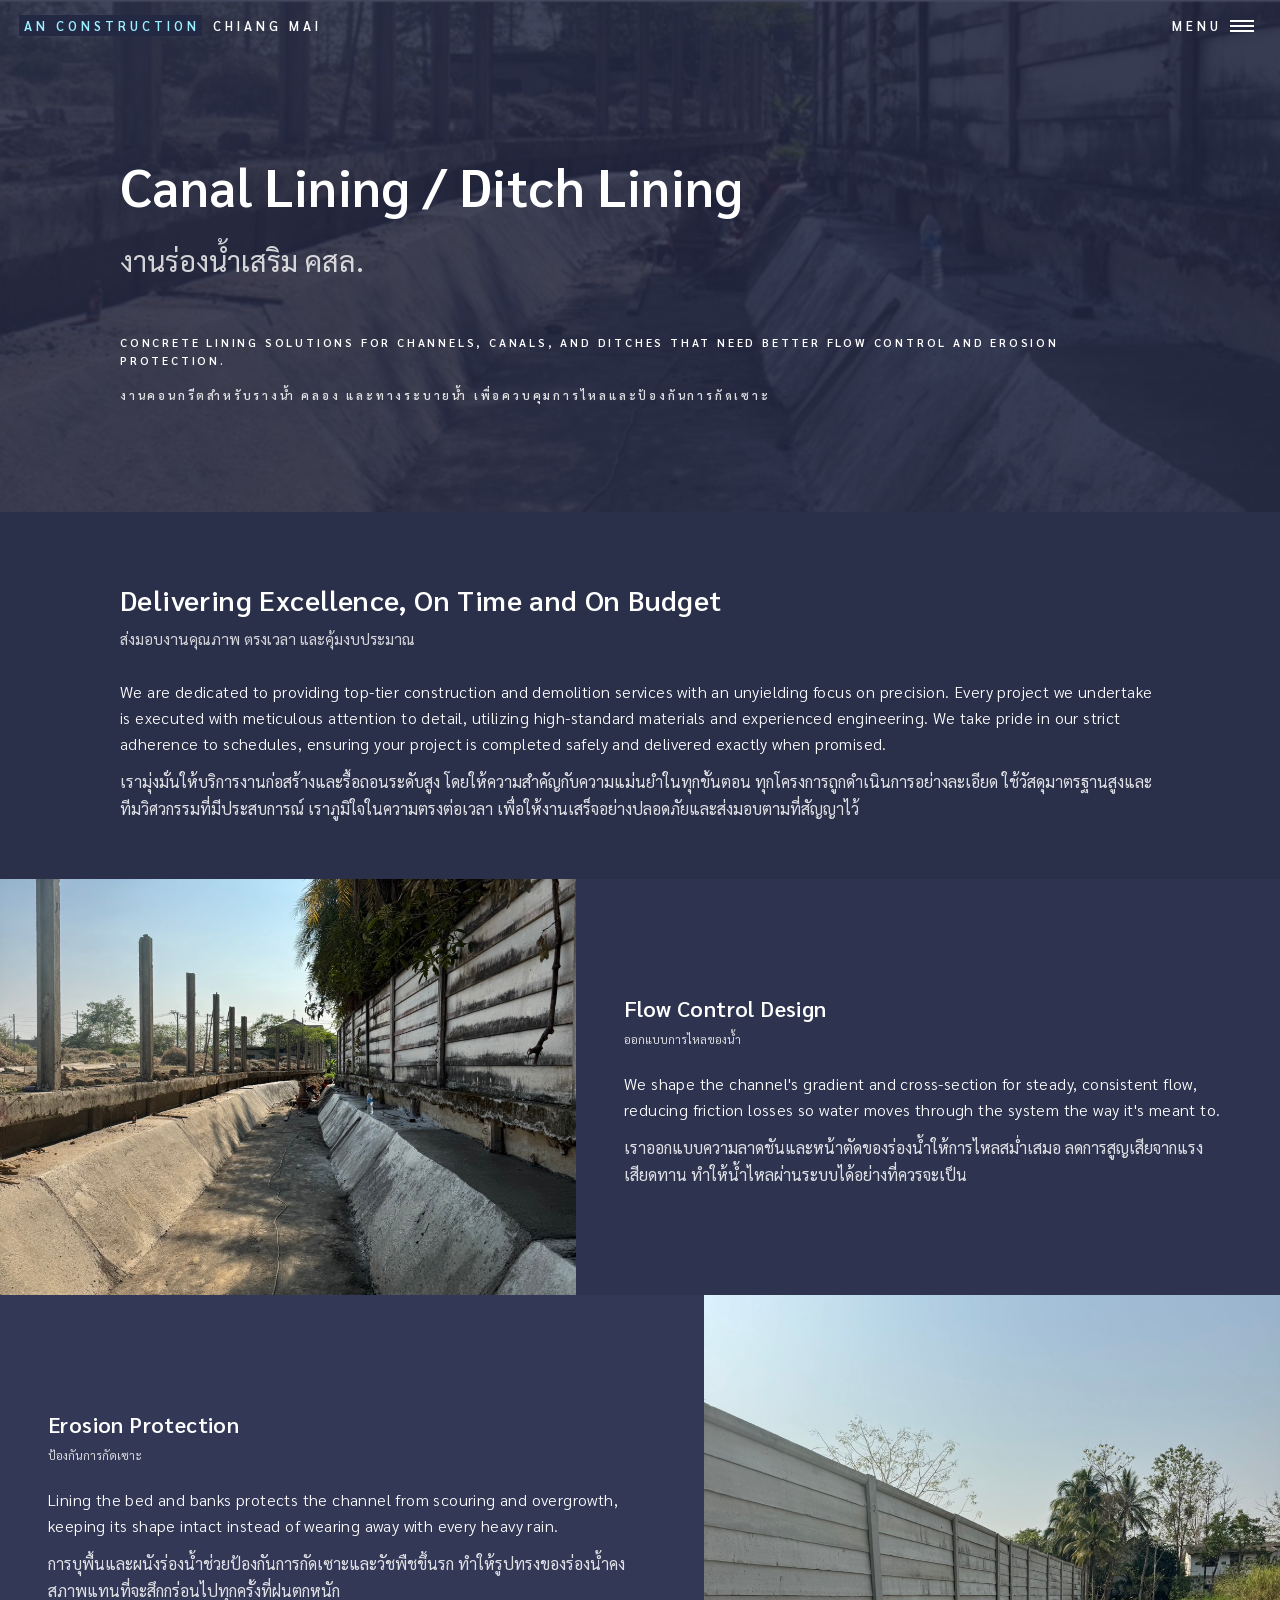
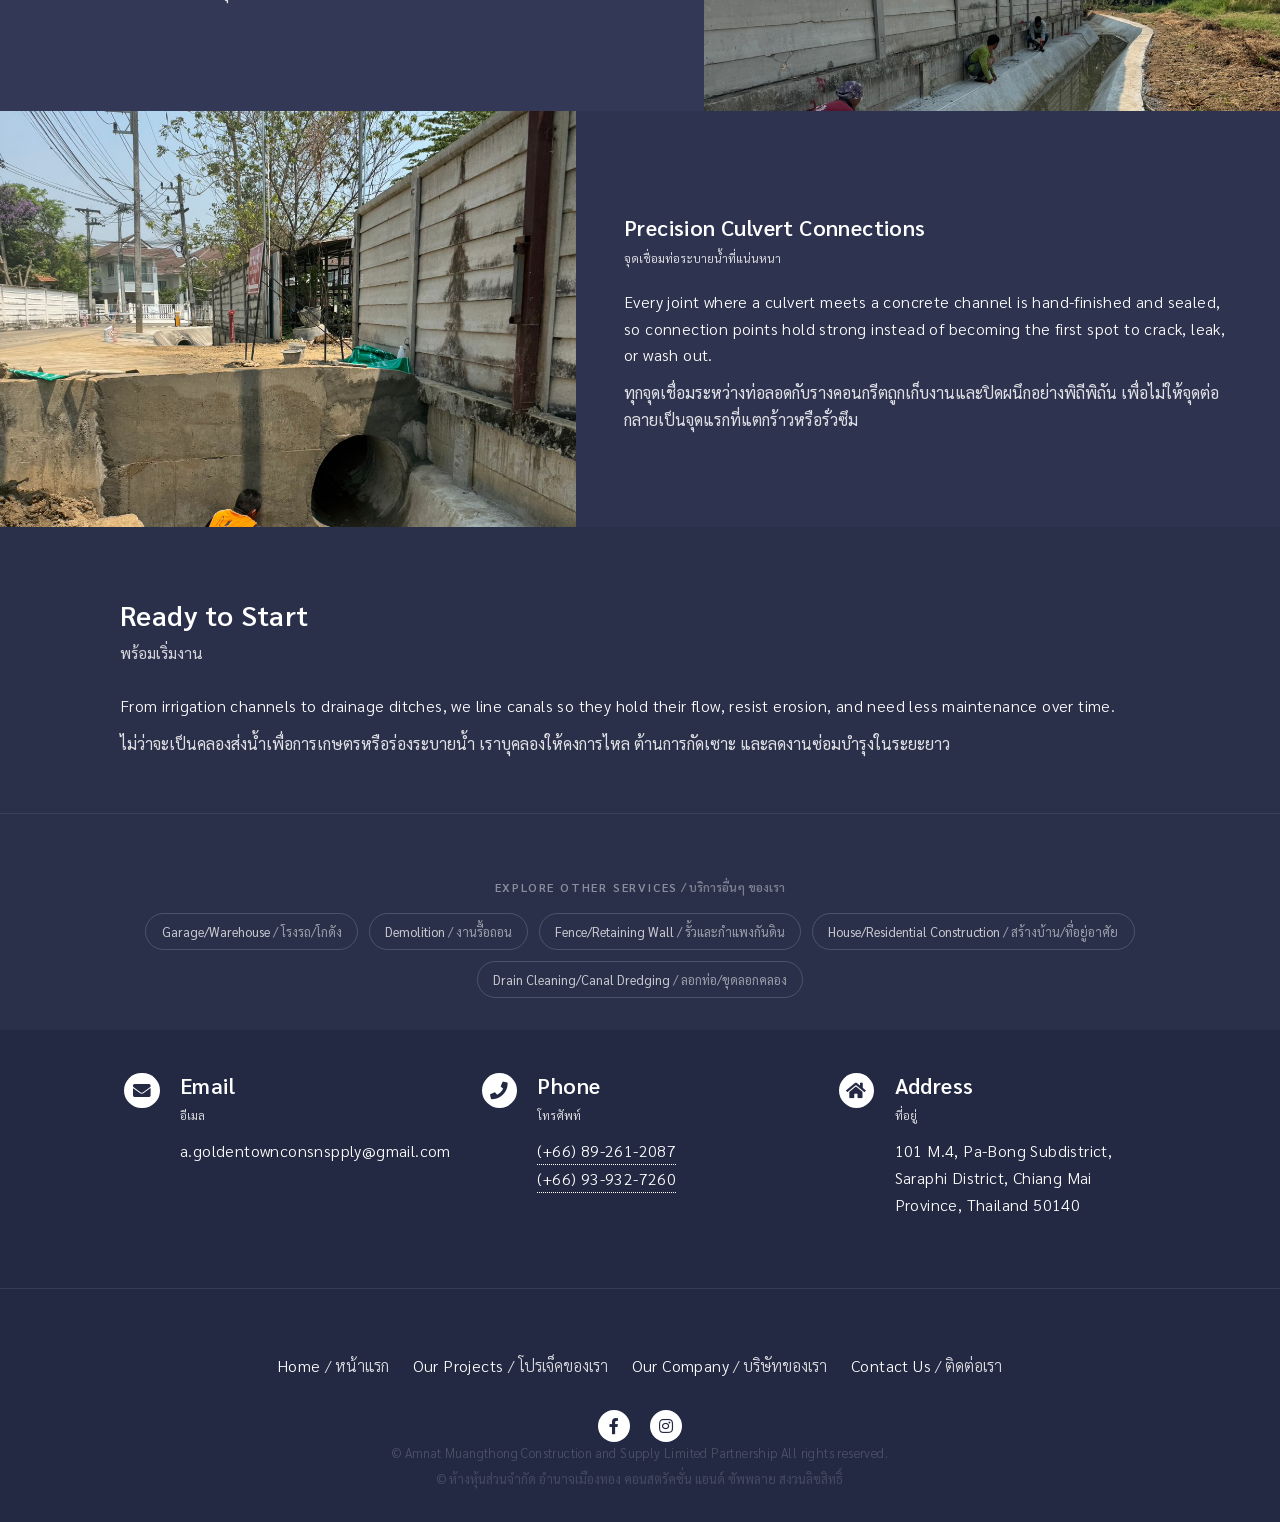
==== commit c7f6ea67: "Fix banner/logo colors, tighten taglines, migrate to anmtconstruction.com - Remove leftover template" ====
--- a/canal-lining.html
+++ b/canal-lining.html
@@ -15,18 +15,18 @@
       ><link rel="stylesheet" href="assets/css/noscript.css"
     /></noscript>
     <meta name="description" content="งานก่อสร้างดาดคลอง รางระบายน้ำ และคูคลองคอนกรีตเสริมเหล็กในเชียงใหม่ ป้องกันการกัดเซาะ ลดการรั่วซึม โดยทีมช่างจาก AN CONSTRUCTION" />
-    <link rel="canonical" href="https://www.anconstruction.co.th/canal-lining.html" />
+    <link rel="canonical" href="https://www.anmtconstruction.com/canal-lining.html" />
     <link rel="icon" type="image/svg+xml" href="favicon.svg" />
     <meta property="og:type" content="website" />
     <meta property="og:title" content="Canal Lining / Ditch Lining - AN CONSTRUCTION Chiang Mai" />
     <meta property="og:description" content="งานก่อสร้างดาดคลอง รางระบายน้ำ และคูคลองคอนกรีตเสริมเหล็กในเชียงใหม่ ป้องกันการกัดเซาะ ลดการรั่วซึม โดยทีมช่างจาก AN CONSTRUCTION" />
-    <meta property="og:image" content="https://www.anconstruction.co.th/images/ก่อสร้างดาดลำเหมือง%2001.jpg" />
-    <meta property="og:url" content="https://www.anconstruction.co.th/canal-lining.html" />
+    <meta property="og:image" content="https://www.anmtconstruction.com/images/ก่อสร้างดาดลำเหมือง%2001.jpg" />
+    <meta property="og:url" content="https://www.anmtconstruction.com/canal-lining.html" />
     <meta property="og:locale" content="th_TH" />
     <meta name="twitter:card" content="summary_large_image" />
     <meta name="twitter:title" content="Canal Lining / Ditch Lining - AN CONSTRUCTION Chiang Mai" />
     <meta name="twitter:description" content="งานก่อสร้างดาดคลอง รางระบายน้ำ และคูคลองคอนกรีตเสริมเหล็กในเชียงใหม่ ป้องกันการกัดเซาะ ลดการรั่วซึม โดยทีมช่างจาก AN CONSTRUCTION" />
-    <meta name="twitter:image" content="https://www.anconstruction.co.th/images/ก่อสร้างดาดลำเหมือง%2001.jpg" />
+    <meta name="twitter:image" content="https://www.anmtconstruction.com/images/ก่อสร้างดาดลำเหมือง%2001.jpg" />
     <script type="application/ld+json">
 {
   "@context": "https://schema.org",
@@ -34,8 +34,8 @@
   "name": "AN CONSTRUCTION Chiang Mai",
   "legalName": "Amnat Muangthong Construction and Supply Limited Partnership",
   "alternateName": "อำนาจเมืองทอง คอนสตรัคชั่น",
-  "image": "https://www.anconstruction.co.th/images/pic07.jpg",
-  "url": "https://www.anconstruction.co.th/",
+  "image": "https://www.anmtconstruction.com/images/pic07.jpg",
+  "url": "https://www.anmtconstruction.com/",
   "telephone": [
     "+66892612087",
     "+66939327260"
@@ -81,7 +81,7 @@
   </head>
   <body class="is-preload" data-page="canal">
     <div id="wrapper">
-      <header id="header" class="alt style2">
+      <header id="header" class="alt">
         <a href="index.html" class="logo"
           ><strong>AN CONSTRUCTION</strong> <span>Chiang Mai</span></a
         >
@@ -99,7 +99,7 @@
         </ul>
       </nav>
 
-      <section id="banner" class="style2">
+      <section id="banner">
         <div class="inner">
           <span class="image">
             <img src="images/แบนเนอร์%20Google%20forms%20%283%29.png" alt="รางระบายน้ำคอนกรีตเสริมเหล็กที่ก่อสร้างแล้วเสร็จ" />
--- a/assets/css/main.css
+++ b/assets/css/main.css
@@ -1171,8 +1171,8 @@
 				-webkit-transition: background-color 0.2s ease-in-out, color 0.2s ease-in-out;
 				-ms-transition: background-color 0.2s ease-in-out, color 0.2s ease-in-out;
 				transition: background-color 0.2s ease-in-out, color 0.2s ease-in-out;
-				background-color: #ffffff;
-				color: #242943;
+				background-color: #242943;
+				color: #9bf1ff;
 				display: inline-block;
 				line-height: 1.65em;
 				margin-right: 0.325em;
@@ -1180,11 +1180,11 @@
 			}
 
 			#header .logo:hover strong {
-				background-color: #9bf1ff;
+				background-color: #2f3660;
 			}
 
 			#header .logo:active strong {
-				background-color: #53e3fb;
+				background-color: #3a4278;
 			}
 
 		#header nav {
@@ -1657,6 +1657,18 @@
 					#main > * > .inner {
 						padding: 3em 0 1em 0 ;
 						width: calc(100% - 3em);
+					}
+
+				}
+
+				@media screen and (min-width: 1650px) {
+
+					#main > .wide-intro > .inner {
+						max-width: 80em;
+					}
+
+					.tagline-line {
+						white-space: nowrap;
 					}
 
 				}
